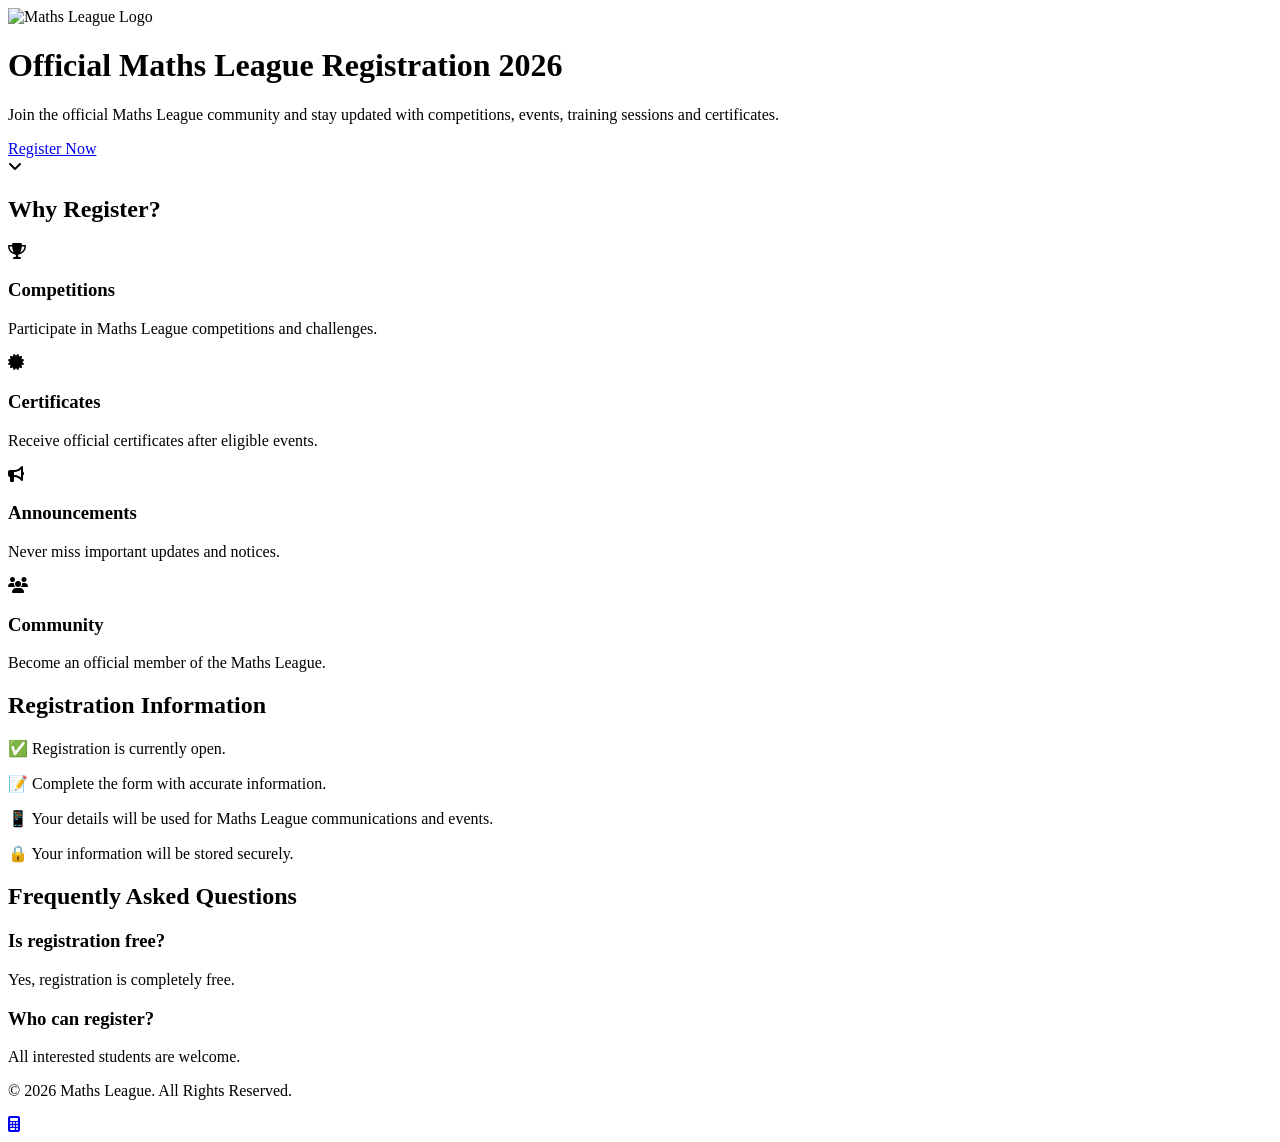
==== index.html @ 1dc55f96 "Add files via upload" ====
<!DOCTYPE html>
<html lang="en">
<head>
    <meta charset="UTF-8">
    <meta name="viewport" content="width=device-width, initial-scale=1.0">
    <title>Maths League Registration 2026</title>

    <!-- Google Font -->
    <link href="https://fonts.googleapis.com/css2?family=Poppins:wght@300;400;600;700&display=swap" rel="stylesheet">

    <!-- CSS -->
    <link rel="stylesheet" href="css/style.css">

    <!-- Icons -->
    <link rel="stylesheet"
    href="https://cdnjs.cloudflare.com/ajax/libs/font-awesome/6.6.0/css/all.min.css">
</head>
<body>

<header class="hero">

    <div class="overlay"></div>

    <div class="hero-content">

        <img src="images/logo.png" class="logo" alt="Maths League Logo">

        <h1>Official Maths League Registration 2026</h1>

        <p>
            Join the official Maths League community and stay updated with competitions,
            events, training sessions and certificates.
        </p>

        <a href="register.html" class="btn">
            Register Now
        </a>

        <div class="scroll-down">
            <i class="fa-solid fa-angle-down"></i>
        </div>

    </div>

</header>

<section class="about">

    <h2>Why Register?</h2>

    <div class="cards">

        <div class="card">
            <i class="fa-solid fa-trophy"></i>
            <h3>Competitions</h3>
            <p>Participate in Maths League competitions and challenges.</p>
        </div>

        <div class="card">
            <i class="fa-solid fa-certificate"></i>
            <h3>Certificates</h3>
            <p>Receive official certificates after eligible events.</p>
        </div>

        <div class="card">
            <i class="fa-solid fa-bullhorn"></i>
            <h3>Announcements</h3>
            <p>Never miss important updates and notices.</p>
        </div>

        <div class="card">
            <i class="fa-solid fa-users"></i>
            <h3>Community</h3>
            <p>Become an official member of the Maths League.</p>
        </div>

    </div>

</section>

<section class="info">

    <h2>Registration Information</h2>

    <div class="info-card">
        <p>✅ Registration is currently open.</p>
        <p>📝 Complete the form with accurate information.</p>
        <p>📱 Your details will be used for Maths League communications and events.</p>
        <p>🔒 Your information will be stored securely.</p>
    </div>

</section>

<section class="faq">

    <h2>Frequently Asked Questions</h2>

    <div class="question">
        <h3>Is registration free?</h3>
        <p>Yes, registration is completely free.</p>
    </div>

    <div class="question">
        <h3>Who can register?</h3>
        <p>All interested students are welcome.</p>
    </div>

</section>

<footer>

    <p>© 2026 Maths League. All Rights Reserved.</p>

</footer>

<a href="#top" class="calculator">
    <i class="fa-solid fa-calculator"></i>
</a>

<script src="script.js"></script>

</body>
</html>
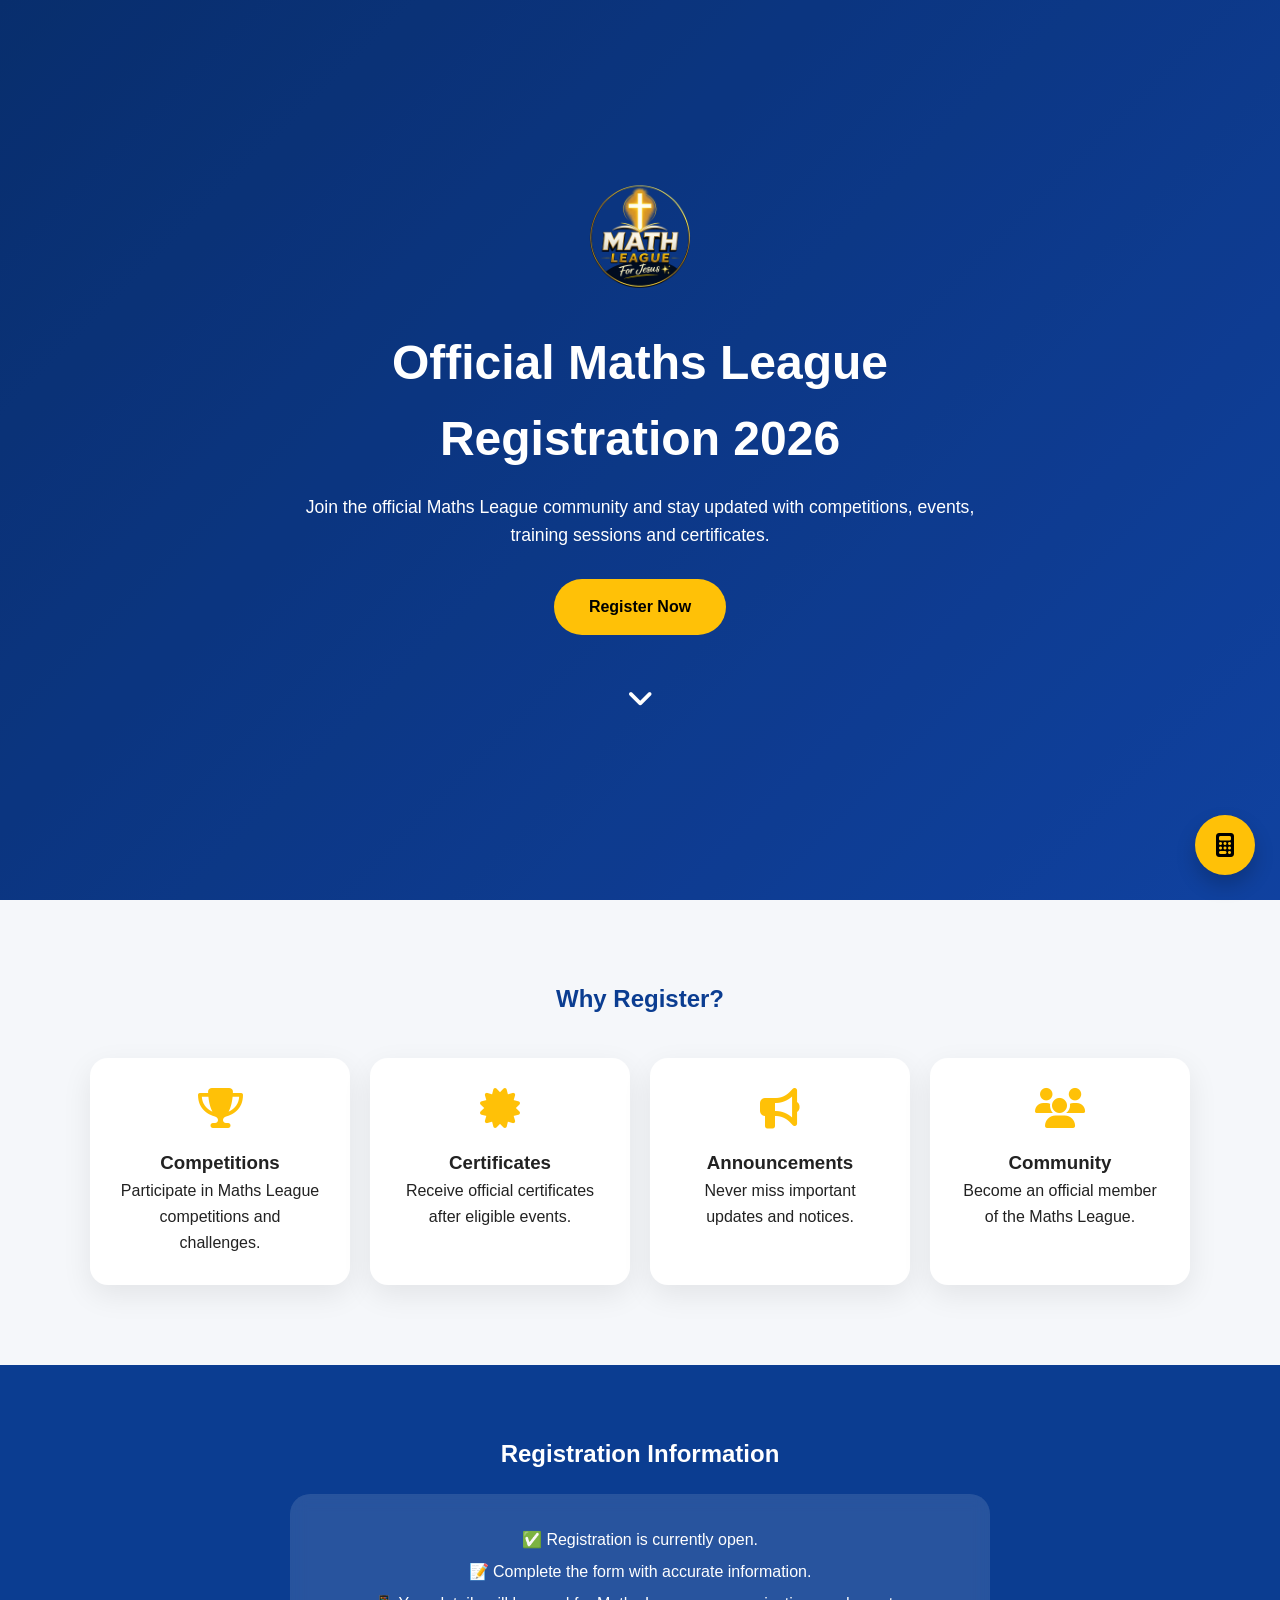
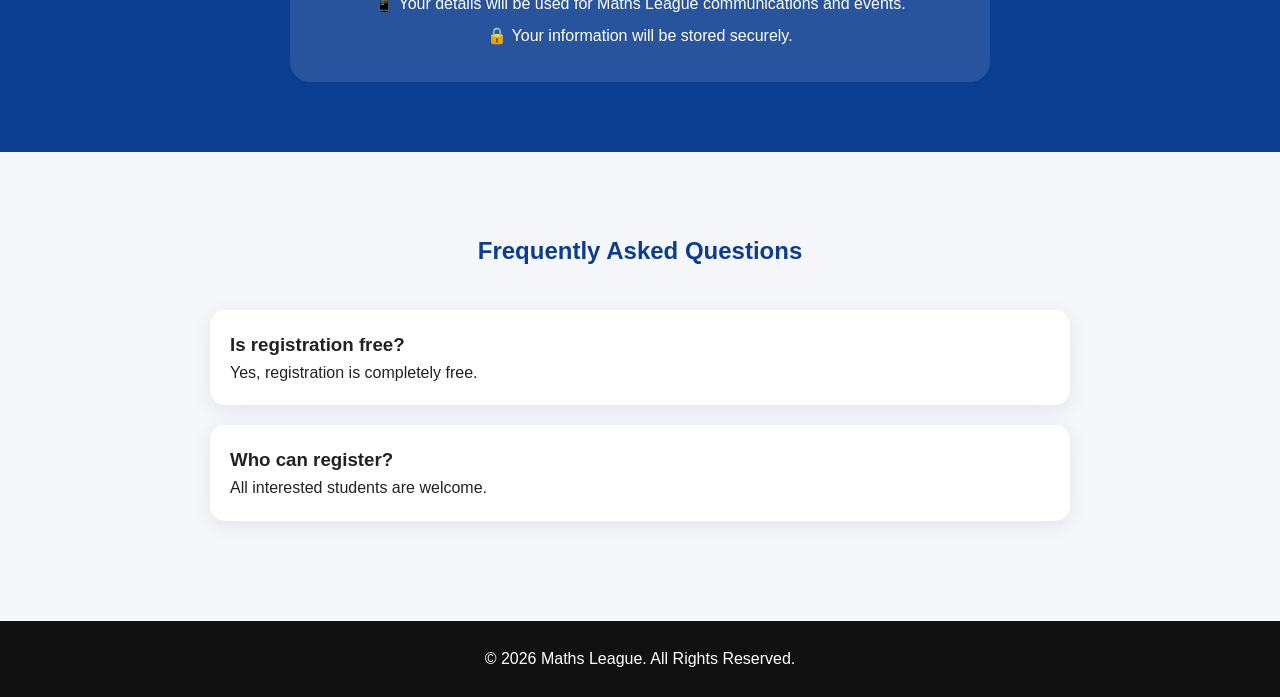
==== commit 37502f4b: "update" ====
--- a/index.html
+++ b/index.html
@@ -4,6 +4,8 @@
     <meta charset="UTF-8">
     <meta name="viewport" content="width=device-width, initial-scale=1.0">
     <title>Maths League Registration 2026</title>
+    
+    <link rel="icon" type="image/png" href="images/logo.png">
 
     <!-- Google Font -->
     <link href="https://fonts.googleapis.com/css2?family=Poppins:wght@300;400;600;700&display=swap" rel="stylesheet">
--- a/css/style.css
+++ b/css/style.css
@@ -0,0 +1,230 @@
+*{
+    margin:0;
+    padding:0;
+    box-sizing:border-box;
+    font-family:'Poppins',sans-serif;
+    scroll-behavior:smooth;
+}
+
+body{
+    background:#f5f7fa;
+    color:#222;
+    line-height:1.6;
+}
+
+/* HERO */
+
+.hero{
+    height:100vh;
+    background:linear-gradient(135deg,#0B3D91,#1557d5);
+    display:flex;
+    justify-content:center;
+    align-items:center;
+    text-align:center;
+    color:#fff;
+    position:relative;
+    overflow:hidden;
+    padding:20px;
+}
+
+.overlay{
+    position:absolute;
+    inset:0;
+    background:rgba(0,0,0,.25);
+}
+
+.hero-content{
+    position:relative;
+    z-index:2;
+    max-width:700px;
+}
+
+.logo{
+    width:120px;
+    margin-bottom:20px;
+}
+
+.hero h1{
+    font-size:3rem;
+    margin-bottom:15px;
+    font-weight:700;
+}
+
+.hero p{
+    font-size:1.1rem;
+    margin-bottom:30px;
+}
+
+.btn{
+    display:inline-block;
+    background:#FFC107;
+    color:#000;
+    text-decoration:none;
+    padding:15px 35px;
+    border-radius:50px;
+    font-weight:600;
+    transition:.3s;
+}
+
+.btn:hover{
+    transform:translateY(-4px);
+    box-shadow:0 10px 25px rgba(0,0,0,.25);
+}
+
+.scroll-down{
+    margin-top:40px;
+    font-size:30px;
+    animation:bounce 1.5s infinite;
+}
+
+@keyframes bounce{
+    0%,100%{transform:translateY(0);}
+    50%{transform:translateY(10px);}
+}
+
+/* ABOUT */
+
+.about{
+    padding:80px 20px;
+    text-align:center;
+}
+
+.about h2{
+    margin-bottom:40px;
+    color:#0B3D91;
+}
+
+.cards{
+    display:grid;
+    grid-template-columns:repeat(auto-fit,minmax(220px,1fr));
+    gap:20px;
+    max-width:1100px;
+    margin:auto;
+}
+
+.card{
+    background:#fff;
+    padding:30px;
+    border-radius:18px;
+    box-shadow:0 10px 30px rgba(0,0,0,.08);
+    transition:.3s;
+}
+
+.card:hover{
+    transform:translateY(-10px);
+}
+
+.card i{
+    font-size:40px;
+    color:#FFC107;
+    margin-bottom:20px;
+}
+
+/* REGISTRATION INFO */
+
+.info{
+    background:#0B3D91;
+    color:#fff;
+    text-align:center;
+    padding:70px 20px;
+}
+
+.info h2{
+    margin-bottom:20px;
+}
+
+.info-card{
+    max-width:700px;
+    margin:auto;
+    background:rgba(255,255,255,.12);
+    padding:30px;
+    border-radius:20px;
+    line-height:2;
+    backdrop-filter:blur(8px);
+}
+
+/* FAQ */
+
+.faq{
+    padding:80px 20px;
+    max-width:900px;
+    margin:auto;
+}
+
+.faq h2{
+    text-align:center;
+    margin-bottom:40px;
+    color:#0B3D91;
+}
+
+.question{
+    background:#fff;
+    padding:20px;
+    border-radius:15px;
+    margin-bottom:20px;
+    box-shadow:0 5px 20px rgba(0,0,0,.08);
+}
+
+/* FOOTER */
+
+footer{
+    background:#111;
+    color:#fff;
+    text-align:center;
+    padding:25px;
+}
+
+/* FLOATING CALCULATOR */
+
+.calculator{
+    position:fixed;
+    right:25px;
+    bottom:25px;
+    width:60px;
+    height:60px;
+    border-radius:50%;
+    background:#FFC107;
+    color:#000;
+    display:flex;
+    justify-content:center;
+    align-items:center;
+    font-size:24px;
+    text-decoration:none;
+    box-shadow:0 10px 20px rgba(0,0,0,.2);
+    animation:float 2s infinite;
+}
+
+@keyframes float{
+    0%,100%{
+        transform:translateY(0);
+    }
+    50%{
+        transform:translateY(-10px);
+    }
+}
+
+/* MOBILE */
+
+@media(max-width:768px){
+
+.hero h1{
+    font-size:2.2rem;
+}
+
+.hero p{
+    font-size:1rem;
+}
+
+.logo{
+    width:90px;
+}
+
+.cards{
+    grid-template-columns:1fr;
+}
+
+.info-card{
+    padding:20px;
+}
+
+}
